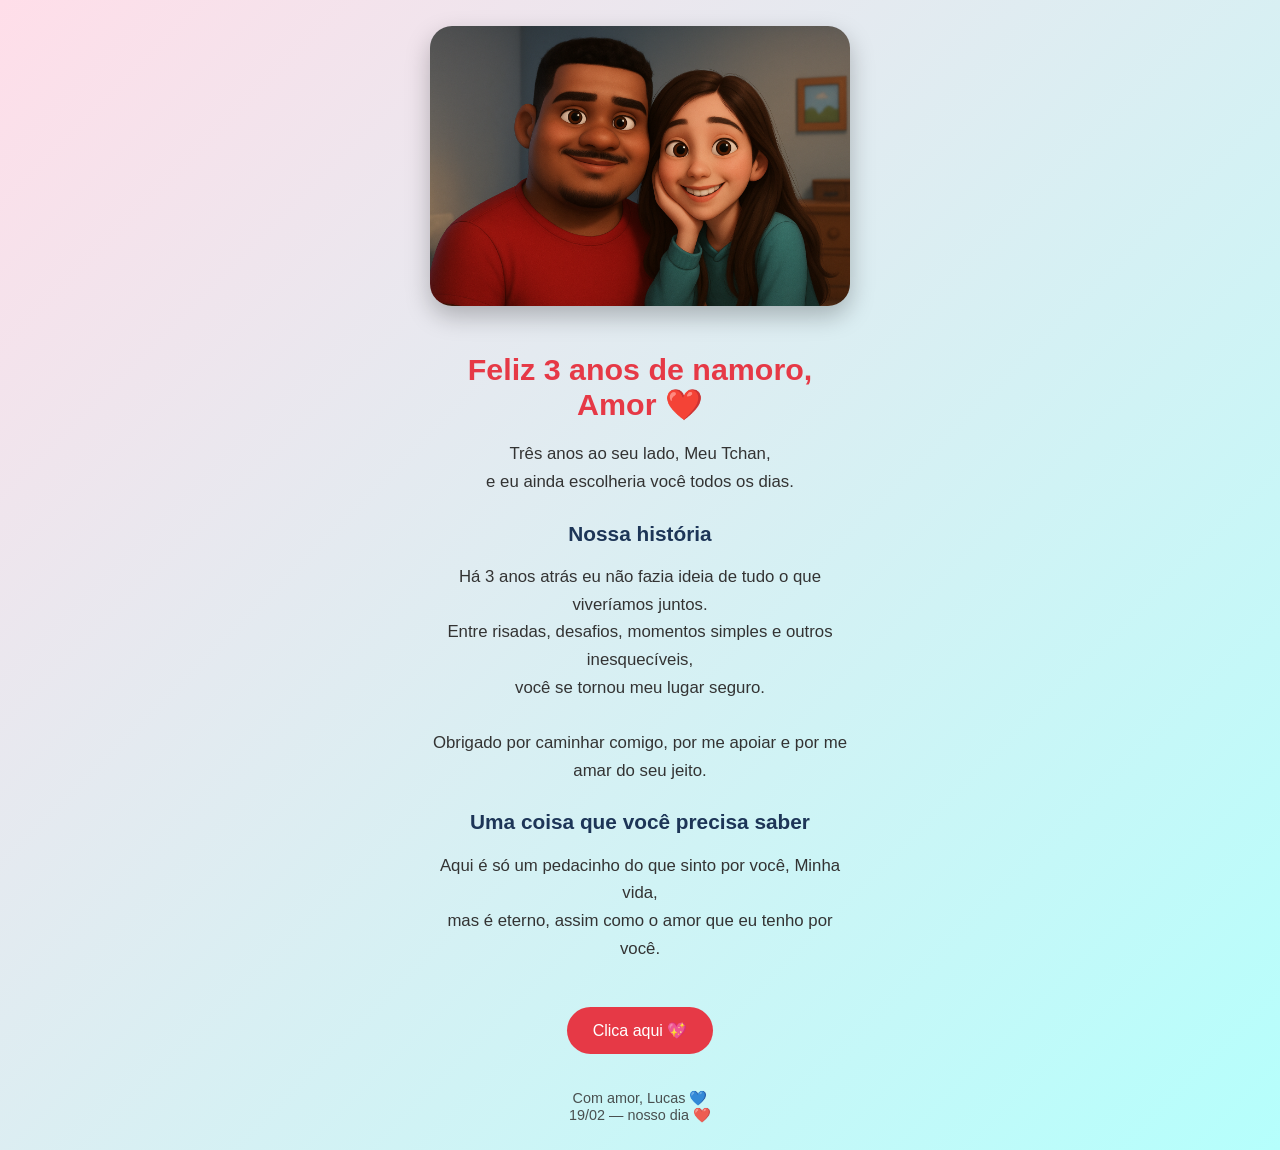
==== index.html @ 812f58ef "Add files via upload" ====
<!DOCTYPE html>
<html lang="pt-BR">
<head>
  <meta charset="UTF-8">
  <title>3 anos com você ❤️</title>
  <meta name="viewport" content="width=device-width, initial-scale=1.0">

  <style>
    body {
      margin: 0;
      font-family: Arial, sans-serif;
      background: linear-gradient(135deg, #ffdee9, #b5fffc);
      color: #333;
      text-align: center;
    }

    .container {
      padding: 26px 18px;
      max-width: 420px;
      margin: auto;
    }

    img {
      width: 100%;
      border-radius: 22px;
      box-shadow: 0 10px 25px rgba(0,0,0,0.25);
      margin-bottom: 22px;
    }

    h1 {
      color: #e63946;
      font-size: 1.9em;
      margin-bottom: 12px;
    }

    h2 {
      margin-top: 26px;
      font-size: 1.3em;
      color: #1d3557;
    }

    p {
      font-size: 1.05em;
      line-height: 1.65;
    }

    button {
      margin-top: 28px;
      padding: 14px 26px;
      border: none;
      border-radius: 28px;
      background: #e63946;
      color: #fff;
      font-size: 1em;
      cursor: pointer;
    }

    .msg {
      display: none;
      margin-top: 20px;
      font-weight: bold;
      color: #1d3557;
    }

    footer {
      margin-top: 36px;
      font-size: 0.9em;
      opacity: 0.85;
    }
  </style>
</head>

<body>
  <div class="container">

    <img src="casal.png" alt="Lucas e Nicole">

    <h1>Feliz 3 anos de namoro, Amor ❤️</h1>
    <p>
      Três anos ao seu lado, Meu Tchan,<br>
      e eu ainda escolheria você todos os dias.
    </p>

    <h2>Nossa história</h2>
    <p>
      Há 3 anos atrás eu não fazia ideia de tudo o que viveríamos juntos.<br>
      Entre risadas, desafios, momentos simples e outros inesquecíveis,<br>
      você se tornou meu lugar seguro.<br><br>
      Obrigado por caminhar comigo, por me apoiar e por me amar do seu jeito.
    </p>

    <h2>Uma coisa que você precisa saber</h2>
    <p>
      Aqui é só um pedacinho do que sinto por você, Minha vida,<br>
      mas é eterno, assim como o amor que eu tenho por você.
    </p>

    <button onclick="document.querySelector('.msg').style.display='block'">
      Clica aqui 💖
    </button>

    <div class="msg">
      Se você chegou até aqui, saiba que meu coração é todo seu. ❤️
    </div>

    <footer>
      Com amor, Lucas 💙<br>
      19/02 — nosso dia ❤️
    </footer>

  </div>
</body>
</html>
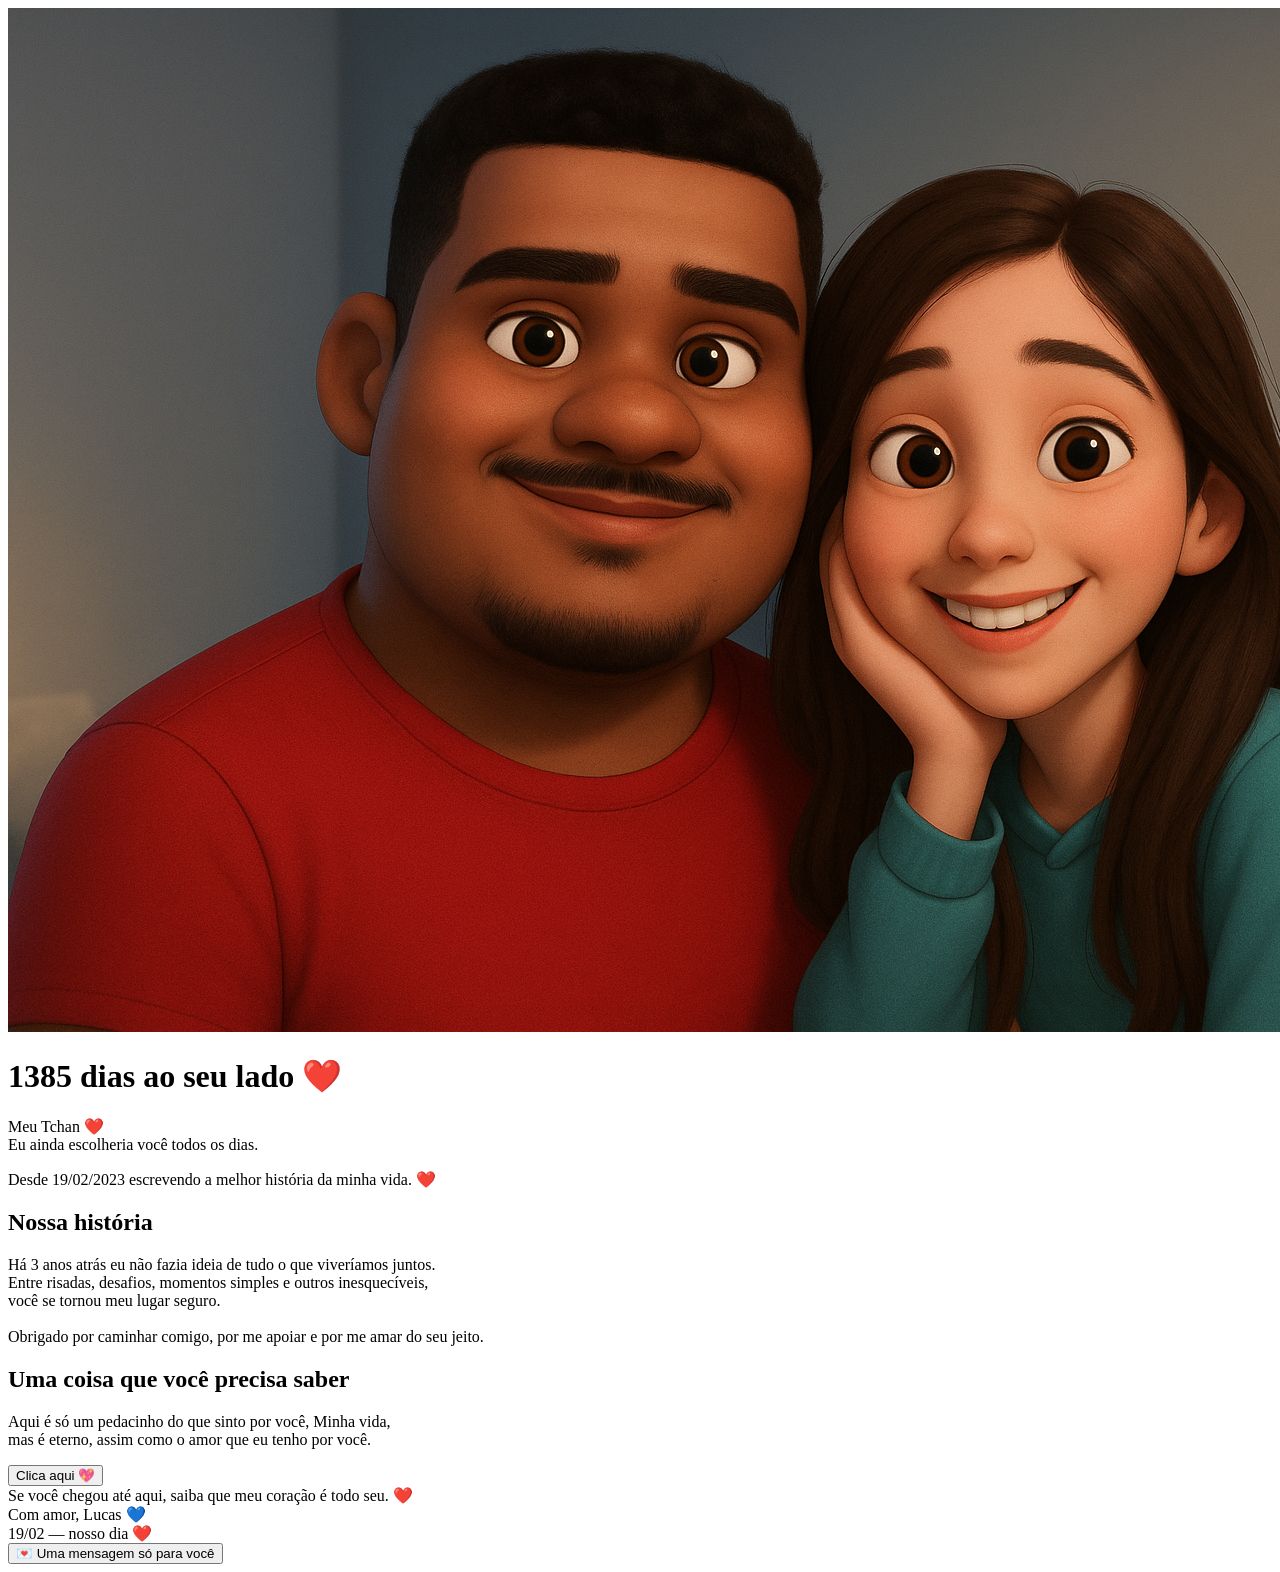
==== commit 6c87e439: "Update index.html" ====
--- a/index.html
+++ b/index.html
@@ -2,72 +2,11 @@
 <html lang="pt-BR">
 <head>
   <meta charset="UTF-8">
-  <title>3 anos com você ❤️</title>
+  <title>Nossa História ❤️</title>
   <meta name="viewport" content="width=device-width, initial-scale=1.0">
 
-  <style>
-    body {
-      margin: 0;
-      font-family: Arial, sans-serif;
-      background: linear-gradient(135deg, #ffdee9, #b5fffc);
-      color: #333;
-      text-align: center;
-    }
-
-    .container {
-      padding: 26px 18px;
-      max-width: 420px;
-      margin: auto;
-    }
-
-    img {
-      width: 100%;
-      border-radius: 22px;
-      box-shadow: 0 10px 25px rgba(0,0,0,0.25);
-      margin-bottom: 22px;
-    }
-
-    h1 {
-      color: #e63946;
-      font-size: 1.9em;
-      margin-bottom: 12px;
-    }
-
-    h2 {
-      margin-top: 26px;
-      font-size: 1.3em;
-      color: #1d3557;
-    }
-
-    p {
-      font-size: 1.05em;
-      line-height: 1.65;
-    }
-
-    button {
-      margin-top: 28px;
-      padding: 14px 26px;
-      border: none;
-      border-radius: 28px;
-      background: #e63946;
-      color: #fff;
-      font-size: 1em;
-      cursor: pointer;
-    }
-
-    .msg {
-      display: none;
-      margin-top: 20px;
-      font-weight: bold;
-      color: #1d3557;
-    }
-
-    footer {
-      margin-top: 36px;
-      font-size: 0.9em;
-      opacity: 0.85;
-    }
-  </style>
+  <link rel="stylesheet" href="style.css">
+  
 </head>
 
 <body>
@@ -75,10 +14,15 @@
 
     <img src="casal.png" alt="Lucas e Nicole">
 
-    <h1>Feliz 3 anos de namoro, Amor ❤️</h1>
+    <h1 id="contador"></h1>
+
     <p>
-      Três anos ao seu lado, Meu Tchan,<br>
-      e eu ainda escolheria você todos os dias.
+      Meu Tchan ❤️<br>
+      Eu ainda escolheria você todos os dias.
+    </p>
+
+    <p>
+      Desde 19/02/2023 escrevendo a melhor história da minha vida. ❤️
     </p>
 
     <h2>Nossa história</h2>
@@ -107,7 +51,26 @@
       Com amor, Lucas 💙<br>
       19/02 — nosso dia ❤️
     </footer>
+<button onclick="window.location.href='dia-dos-namorados/index.html'">
+  💌 Uma mensagem só para você
+</button>
 
   </div>
+
+  <script>
+    const dataInicio = new Date("2023-02-19T00:00:00");
+
+    function atualizarContador() {
+      const hoje = new Date();
+      const diferenca = hoje - dataInicio;
+      const dias = Math.floor(diferenca / (1000 * 60 * 60 * 24));
+
+      document.getElementById("contador").innerHTML =
+        dias + " dias ao seu lado ❤️";
+    }
+
+    atualizarContador();
+  </script>
+
 </body>
 </html>
